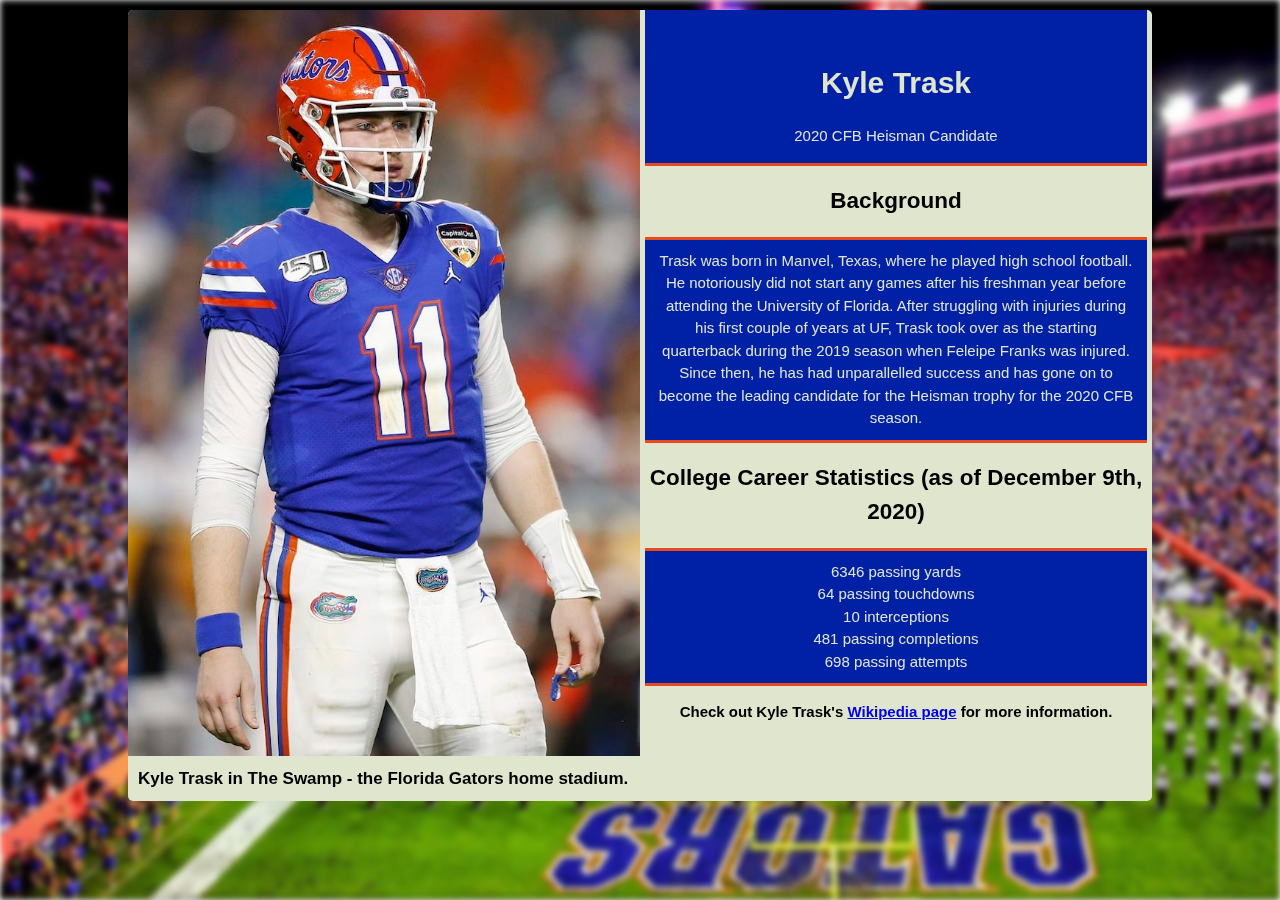
==== index.html @ 8f20c2f1 "Add files via upload" ====
<!DOCTYPE html>
<html lang="en">
  <head>
    <meta charset="UTF-8" />
    <meta name="viewport" content="width=device-width, initial-scale=1.0" />
    <title>Kyle Trask</title>
    <link rel="stylesheet" href="./style.css" />
  </head>
  <body>
    <div class="background"></div>
    <main id="main" class="container">
      <figure id="img-div">
        <img id="image" src="trask_img.jpeg" alt="Kyle Trask" />
        <figcaption id="img-caption">
          <strong
            >Kyle Trask in The Swamp - the Florida Gators home stadium.</strong
          >
        </figcaption>
      </figure>
      <div class="sidebar">
        <header id="title">
          <h1>Kyle Trask</h1>
          <p>2020 CFB Heisman Candidate</p>
        </header>
        <article id="tribute-info">
          <h2>Background</h2>
          <p>
            Trask was born in Manvel, Texas, where he played high school
            football. He notoriously did not start any games after his freshman
            year before attending the University of Florida. After struggling
            with injuries during his first couple of years at UF, Trask took
            over as the starting quarterback during the 2019 season when Feleipe
            Franks was injured. Since then, he has had unparallelled success and
            has gone on to become the leading candidate for the Heisman trophy
            for the 2020 CFB season.
          </p>
          <h2>College Career Statistics (as of December 9th, 2020)</h2>
          <ul>
            <li>6346 passing yards</li>
            <li>64 passing touchdowns</li>
            <li>10 interceptions</li>
            <li>481 passing completions</li>
            <li>698 passing attempts</li>
          </ul>
        </article>
        <footer>
          <p>
            <strong
              >Check out Kyle Trask's
              <a
                id="tribute-link"
                href="https://en.wikipedia.org/wiki/Kyle_Trask"
                target="_blank"
                >Wikipedia page</a
              >
              for more information.</strong
            >
          </p>
        </footer>
      </div>
    </main>
  </body>
</html>
---- style.css ----
body {
  font: 15px/1.5 Arial, Helvetica, sans-serif;
  padding: 0;
  margin: 0;
}

ul {
  margin: 0;
  padding: 0;
}

.background {
  background: url('./The-Swamp.jpg');
  -webkit-filter: blur(3px);
  -moz-filter: blur(3px);
  -o-filter: blur(3px);
  -ms-filter: blur(3px);
  filter: blur(3px);
  position: fixed;
  width: 100%;
  height: 100%;
  z-index: -1;
  top: 0;
  left: 0;
}

.container {
  width: 80%;
  margin: 10px auto;
  overflow: hidden;
  background-color: #e0e5cd;
  border-radius: 5px;
}

.sidebar {
  float: right;
  width: 50%;
}

#main {
  z-index: 2;
}

#title {
  background: #0021a5;
  color: #e0e5cd;
  padding-top: 30px;
  margin: 0 5px;
  border-bottom: #e8491d 3px solid;
  text-align: center;
}

#img-div {
  margin: 0;
  display: inline;
  float: left;
  width: 50%;
}

#image {
  display: block;
  max-width: 100%;
  height: auto;
  margin: 0 auto;
}

#img-caption {
  padding: 10px 10px;
  font-size: 17px;
}

#tribute-info {
  text-align: center;
  margin: 0 5px;
}

#tribute-info p,
#tribute-info ul {
  padding: 10px 10px;
  background-color: #0021a5;
  color: #e0e5cd;
  border-top: #e8491d 3px solid;
  border-bottom: #e8491d 3px solid;
}

#tribute-info li {
  list-style: none;
}

footer {
  text-align: center;
}

@media (max-width: 768px) {
  .sidebar,
  #img-div {
    float: none;
    text-align: center;
    width: 100%;
  }
}
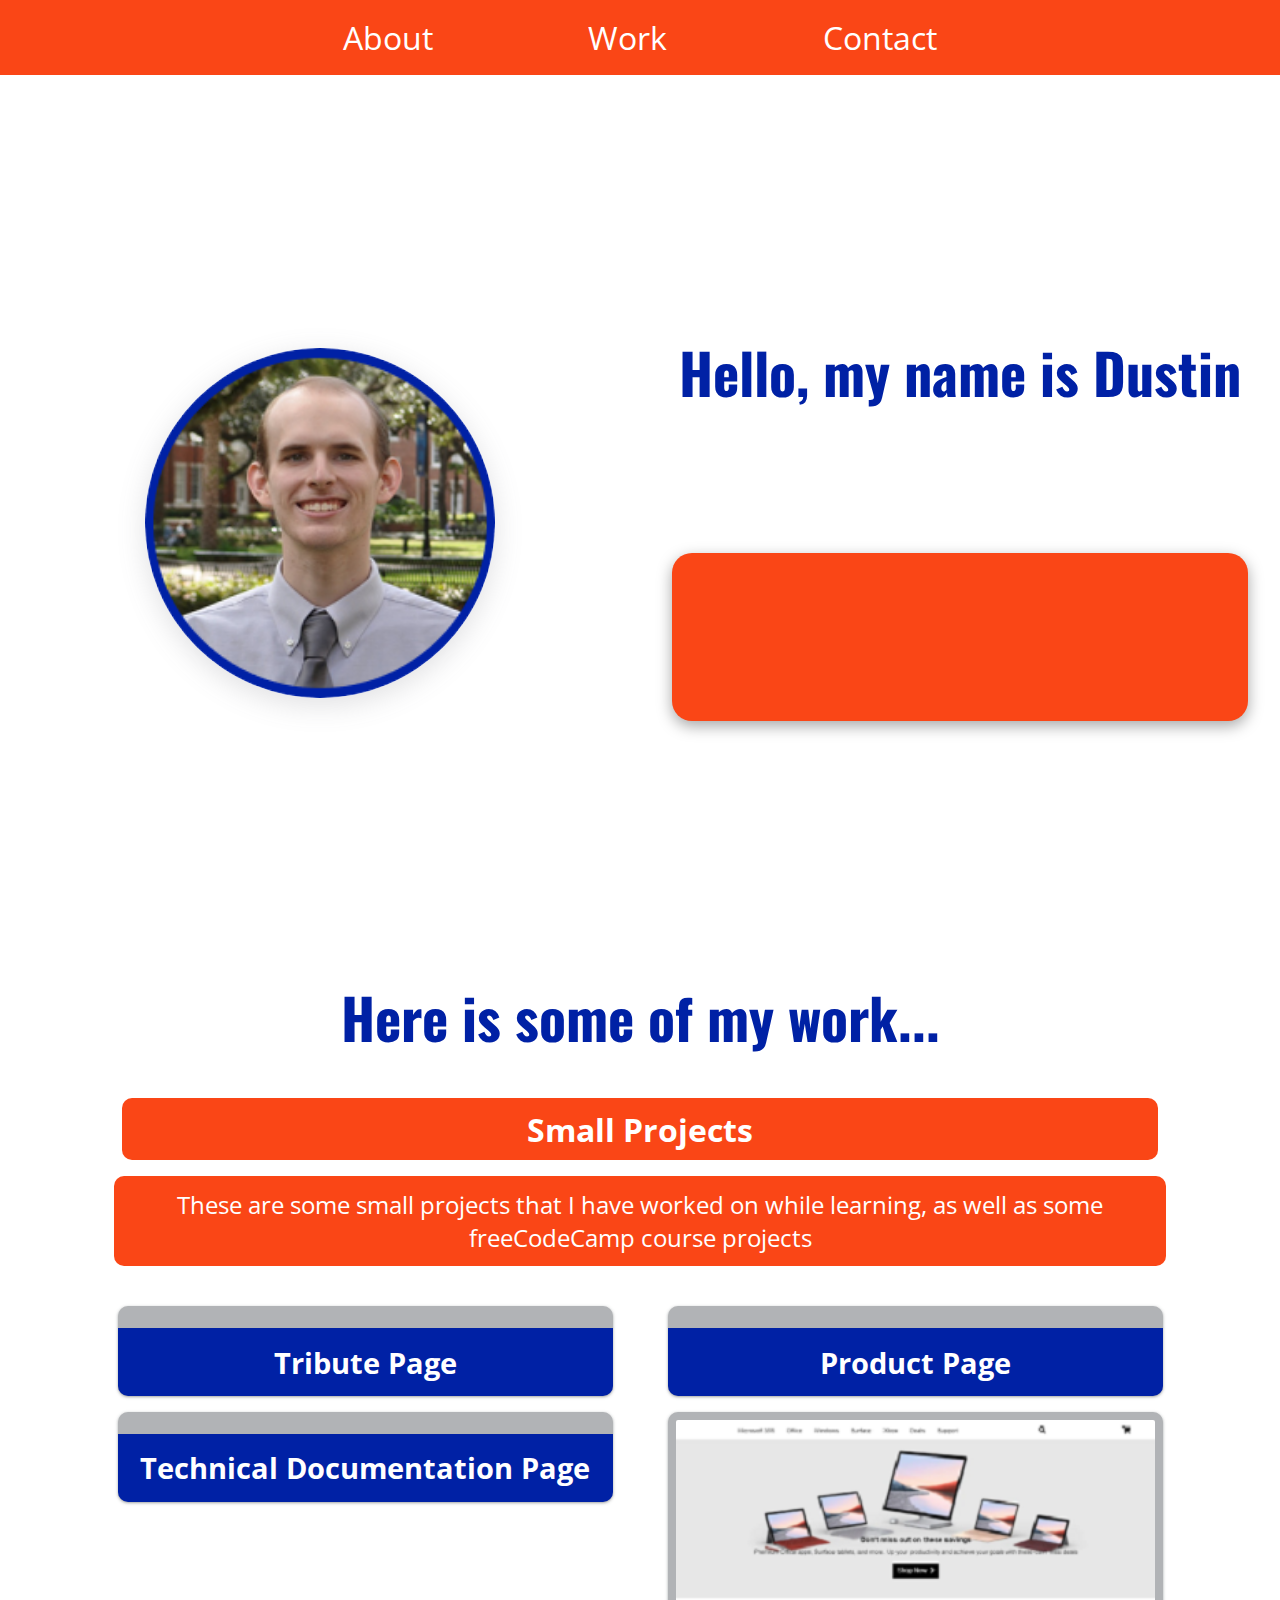
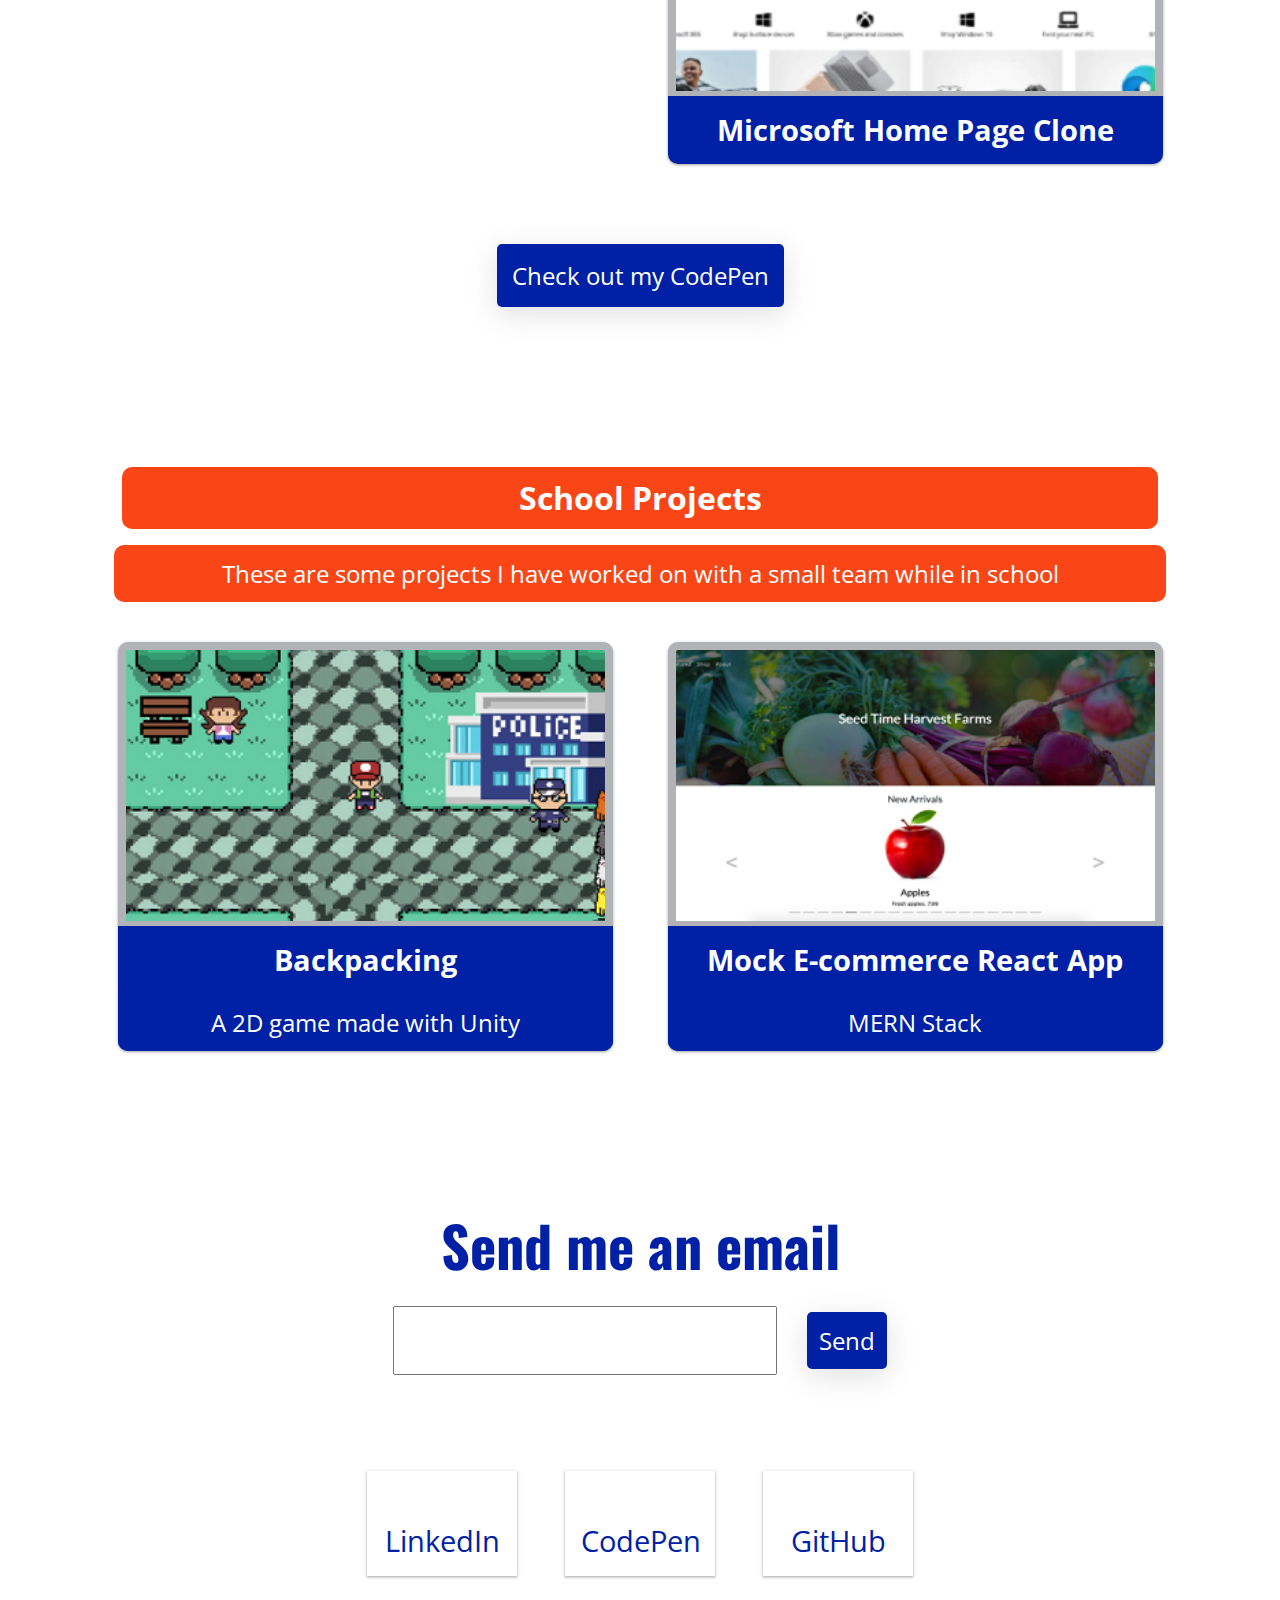
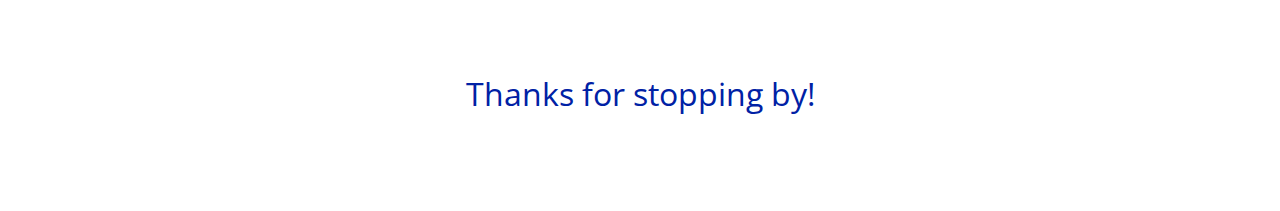
==== commit a4c0c885: "Added new files for portfolio" ====
--- a/index.html
+++ b/index.html
@@ -1,63 +1,161 @@
-<!DOCTYPE html>
-<html lang="en">
-  <head>
-    <meta charset="UTF-8" />
-    <meta name="viewport" content="width=device-width, initial-scale=1.0" />
-    <title>Kyle Trask</title>
-    <link rel="stylesheet" href="./style.css" />
-  </head>
-  <body>
-    <div class="background"></div>
-    <main id="main" class="container">
-      <figure id="img-div">
-        <img id="image" src="trask_img.jpeg" alt="Kyle Trask" />
-        <figcaption id="img-caption">
-          <strong
-            >Kyle Trask in The Swamp - the Florida Gators home stadium.</strong
-          >
-        </figcaption>
-      </figure>
-      <div class="sidebar">
-        <header id="title">
-          <h1>Kyle Trask</h1>
-          <p>2020 CFB Heisman Candidate</p>
-        </header>
-        <article id="tribute-info">
-          <h2>Background</h2>
-          <p>
-            Trask was born in Manvel, Texas, where he played high school
-            football. He notoriously did not start any games after his freshman
-            year before attending the University of Florida. After struggling
-            with injuries during his first couple of years at UF, Trask took
-            over as the starting quarterback during the 2019 season when Feleipe
-            Franks was injured. Since then, he has had unparallelled success and
-            has gone on to become the leading candidate for the Heisman trophy
-            for the 2020 CFB season.
-          </p>
-          <h2>College Career Statistics (as of December 9th, 2020)</h2>
-          <ul>
-            <li>6346 passing yards</li>
-            <li>64 passing touchdowns</li>
-            <li>10 interceptions</li>
-            <li>481 passing completions</li>
-            <li>698 passing attempts</li>
-          </ul>
-        </article>
-        <footer>
-          <p>
-            <strong
-              >Check out Kyle Trask's
-              <a
-                id="tribute-link"
-                href="https://en.wikipedia.org/wiki/Kyle_Trask"
-                target="_blank"
-                >Wikipedia page</a
-              >
-              for more information.</strong
-            >
-          </p>
-        </footer>
-      </div>
-    </main>
-  </body>
-</html>
+<!DOCTYPE html>
+<html lang="en">
+  <head>
+    <meta charset="UTF-8" />
+    <meta name="viewport" content="width=device-width, initial-scale=1.0" />
+    <link rel="stylesheet" href="style.css" />
+    <link rel="stylesheet" href="utilities.css" />
+    <link
+      rel="stylesheet"
+      href="https://cdnjs.cloudflare.com/ajax/libs/font-awesome/5.15.2/css/all.min.css"
+      integrity="sha512-HK5fgLBL+xu6dm/Ii3z4xhlSUyZgTT9tuc/hSrtw6uzJOvgRr2a9jyxxT1ely+B+xFAmJKVSTbpM/CuL7qxO8w=="
+      crossorigin="anonymous"
+    />
+    <link
+      rel="stylesheet"
+      href="https://cdnjs.cloudflare.com/ajax/libs/animate.css/4.1.1/animate.min.css"
+    />
+    <title>Dustin Durden</title>
+  </head>
+  <body>
+    <!-- Navbar -->
+
+    <header id="navbar" class="navbar">
+      <nav>
+        <ul class="nav-list flex">
+          <li class="nav-item">
+            <a class="nav-link" href="#welcome-anchor">About</a>
+          </li>
+          <li class="nav-item">
+            <a class="nav-link" href="#projects-anchor">Work</a>
+          </li>
+          <li class="nav-item">
+            <a class="nav-link" href="#contact">Contact</a>
+          </li>
+        </ul>
+      </nav>
+    </header>
+
+    <!-- Welcome Section -->
+
+    <a class="anchor" id="welcome-anchor"></a>
+    <section id="welcome-section" class="welcome">
+      <div class="welcome-picture">
+        <img src="headshot.png" alt="Headshot" />
+      </div>
+      <div class="welcome-text">
+        <div class="flex">
+          <h1 class="text-secondary font-secondary">
+            Hello, my name is Dustin
+          </h1>
+          <div class="text-wrapper flex">
+            <p class="text-primary">I am...</p>
+            <p class="text-primary m-1">a front-end dev by day,</p>
+            <p class="text-primary m-1 mb-2">
+              an aspiring full-stack dev by night
+            </p>
+          </div>
+        </div>
+      </div>
+    </section>
+
+    <!-- Work Section -->
+
+    <a class="anchor" id="projects-anchor"></a>
+    <section id="projects">
+      <h1 class="projects-header text-center text-secondary mb-5">
+        Here is some of my work...
+      </h1>
+
+      <article class="projects-section">
+        <h2>Small Projects</h2>
+        <p>
+          These are some small projects that I have worked on while learning, as
+          well as some freeCodeCamp course projects
+        </p>
+
+        <div class="projects grid">
+          <article class="card project-tile">
+            <a href="https://codepen.io/dkdurden/full/bGwBgYR">
+              <img src="tribute_page.PNG" alt="" />
+              <h3>Tribute Page</h3></a
+            >
+          </article>
+          <article class="card project-tile">
+            <a href="https://codepen.io/dkdurden/full/wvzjRVm"
+              ><img src="product_page.PNG" alt="" />
+              <h3>Product Page</h3></a
+            >
+          </article>
+          <article class="card project-tile">
+            <a href="https://codepen.io/dkdurden/full/VwKVgdo">
+              <img src="tech_doc.PNG" alt="" />
+              <h3>Technical Documentation Page</h3></a
+            >
+          </article>
+          <article class="card project-tile">
+            <a href="https://codepen.io/dkdurden/full/eYBYpyq">
+              <img src="microsoft_clone.png" alt="" />
+              <h3>Microsoft Home Page Clone</h3></a
+            >
+          </article>
+        </div>
+        <a href="https://codepen.io/dkdurden">
+          <button class="btn">Check out my CodePen</button></a
+        >
+      </article>
+
+      <article class="projects-section">
+        <h2 class="mt-5">School Projects</h2>
+        <p>
+          These are some projects I have worked on with a small team while in
+          school
+        </p>
+
+        <div class="projects grid">
+          <article class="card project-tile">
+            <img src="backpacking.png" alt="" />
+            <div class="project-info">
+              <h3>Backpacking</h3>
+              <p>A 2D game made with Unity</p>
+            </div>
+          </article>
+          <article class="card project-tile">
+            <img src="seedtime.png" alt="" />
+            <div class="project-info">
+              <h3>Mock E-commerce React App</h3>
+              <p>MERN Stack</p>
+            </div>
+          </article>
+        </div>
+      </article>
+    </section>
+
+    <!-- Contact Section -->
+
+    <section class="contact" id="contact">
+      <div class="flex">
+        <h1 class="mb-3">Send me an email</h1>
+        <div class="email flex">
+          <input class="mx-2" type="text" />
+          <button class="mx-2 btn">Send</button>
+        </div>
+      </div>
+      <ul class="flex">
+        <li>
+          <i class="fab fa-linkedin fa-2x"></i>
+          <a href="">LinkedIn</a>
+        </li>
+        <li>
+          <i class="fab fa-codepen fa-2x"></i>
+          <a href="https://codepen.io/dkdurden">CodePen</a>
+        </li>
+        <li>
+          <i class="fab fa-github-square fa-2x"></i>
+          <a href="">GitHub</a>
+        </li>
+      </ul>
+      <p class="text-secondary text-center text-lg">Thanks for stopping by!</p>
+    </section>
+  </body>
+</html>
--- a/style.css
+++ b/style.css
@@ -1,101 +1,577 @@
-body {
-  font: 15px/1.5 Arial, Helvetica, sans-serif;
-  padding: 0;
-  margin: 0;
-}
-
-ul {
-  margin: 0;
-  padding: 0;
-}
-
-.background {
-  background: url('./The-Swamp.jpg');
-  -webkit-filter: blur(3px);
-  -moz-filter: blur(3px);
-  -o-filter: blur(3px);
-  -ms-filter: blur(3px);
-  filter: blur(3px);
-  position: fixed;
-  width: 100%;
-  height: 100%;
-  z-index: -1;
-  top: 0;
-  left: 0;
-}
-
-.container {
-  width: 80%;
-  margin: 10px auto;
-  overflow: hidden;
-  background-color: #e0e5cd;
-  border-radius: 5px;
-}
-
-.sidebar {
-  float: right;
-  width: 50%;
-}
-
-#main {
-  z-index: 2;
-}
-
-#title {
-  background: #0021a5;
-  color: #e0e5cd;
-  padding-top: 30px;
-  margin: 0 5px;
-  border-bottom: #e8491d 3px solid;
-  text-align: center;
-}
-
-#img-div {
-  margin: 0;
-  display: inline;
-  float: left;
-  width: 50%;
-}
-
-#image {
-  display: block;
-  max-width: 100%;
-  height: auto;
-  margin: 0 auto;
-}
-
-#img-caption {
-  padding: 10px 10px;
-  font-size: 17px;
-}
-
-#tribute-info {
-  text-align: center;
-  margin: 0 5px;
-}
-
-#tribute-info p,
-#tribute-info ul {
-  padding: 10px 10px;
-  background-color: #0021a5;
-  color: #e0e5cd;
-  border-top: #e8491d 3px solid;
-  border-bottom: #e8491d 3px solid;
-}
-
-#tribute-info li {
-  list-style: none;
-}
-
-footer {
-  text-align: center;
-}
-
-@media (max-width: 768px) {
-  .sidebar,
-  #img-div {
-    float: none;
-    text-align: center;
-    width: 100%;
-  }
-}
+@import url("https://fonts.googleapis.com/css2?family=Oswald&display=swap");
+@import url("https://fonts.googleapis.com/css2?family=Open+Sans&family=Oswald&display=swap");
+
+* {
+  margin: 0;
+  padding: 0;
+  box-sizing: border-box;
+}
+
+:root {
+  font-size: 62.5%; /* (62.5/100) * 16px = 10px */
+  --font-size--small: 1.4rem; /* 14px */
+  --font-size--default: 1.6rem; /* 16px */
+  --font-size--large: 2.4rem; /* 24px */
+  --font-family--primary: "Open Sans", Arial, Helvetica, sans-serif;
+  --font-family--secondary: "Oswald", Arial, Helvetica, sans-serif;
+  --primary-color: #fa4616;
+  --secondary-color: #0021a5;
+  --dark-color: #b1b3b6;
+}
+
+body {
+  font-family: var(--font-family--primary);
+}
+
+a {
+  text-decoration: none;
+}
+
+/* Utility */
+
+a.anchor {
+  display: block;
+  position: relative;
+  top: -75px;
+  visibility: hidden;
+}
+
+/* Navbar */
+
+.navbar {
+  position: fixed;
+  z-index: 1;
+  top: 0;
+  left: 0;
+  background-color: #fa4616;
+  font-size: var(--font-size--default);
+  height: 75px;
+  width: 100%;
+}
+
+.navbar nav {
+  margin: 0 auto;
+  height: 100%;
+  max-width: 750px;
+}
+
+.nav-list.flex {
+  justify-content: space-around;
+}
+
+.nav-item {
+  list-style-type: none;
+}
+
+.nav-link {
+  display: block;
+  text-decoration: none;
+  font-size: 1.2em;
+  color: #ffffff;
+}
+
+.nav-link:hover {
+  transform: translateY(-5px);
+  transition: transform 0.2s ease-out;
+}
+
+/* Welcome */
+
+.welcome {
+  margin: 75px auto 0 auto;
+  height: 100vh;
+  width: 80%;
+  max-width: 650px;
+  font-size: var(--font-size--default);
+}
+
+.welcome-picture {
+  padding: 2em;
+  width: 100%;
+  text-align: center;
+}
+
+.welcome-picture img {
+  border-radius: 50%;
+  box-shadow: rgba(100, 100, 111, 0.2) 0px 7px 29px 0px;
+  height: auto;
+  width: 100%;
+  max-width: 350px;
+}
+
+.welcome-text {
+  text-align: center;
+}
+
+.welcome-text .flex {
+  flex-direction: column;
+}
+
+.welcome-text h1 {
+  margin-bottom: 2.5em;
+  font-size: 2em;
+  animation: slideInFromLeft 0.5s ease-in;
+}
+
+.text-wrapper {
+  background-color: var(--primary-color);
+  border-radius: 20px;
+  box-shadow: rgba(0, 0, 0, 0.35) 0px 5px 15px;
+  animation: slideInFromRight 0.5s ease-in;
+}
+
+.text-wrapper p {
+  color: #ffffff;
+  font-size: 1.3em;
+  opacity: 0%;
+}
+
+.welcome-text p:first-child {
+  align-self: flex-start;
+  margin: 1em 0 0 1em;
+  animation: fadeIn 0.5s ease-in;
+  animation-delay: 1s;
+  animation-fill-mode: forwards;
+}
+
+.welcome-text p:nth-child(2) {
+  animation: fadeIn 0.5s ease-in;
+  animation-delay: 2s;
+  animation-fill-mode: forwards;
+}
+
+.welcome-text p:nth-child(3) {
+  animation: fadeIn 0.5s ease-in;
+  animation-delay: 3s;
+  animation-fill-mode: forwards;
+}
+
+/* Work Section */
+
+#projects {
+  font-size: var(--font-size--default);
+  position: relative;
+}
+
+.projects-header {
+  margin-left: 0.5em;
+  margin-right: 0.5em;
+  font-family: var(--font-family--secondary);
+  font-size: 2em;
+}
+
+.projects-section:nth-of-type(2) {
+  margin-top: 10em;
+}
+
+.projects-section > h2 {
+  margin: 1em 1em 0.5em 1em;
+  padding: 0.3em;
+  font-size: 1.5em;
+  background-color: var(--primary-color);
+  color: white;
+  border-radius: 10px;
+}
+
+.projects-section > h2,
+.projects-section p {
+  text-align: center;
+}
+
+.projects-section p {
+  margin: 0 1em;
+  padding: 0.5em;
+  font-size: 1em;
+  background-color: var(--primary-color);
+  color: #ffffff;
+  border-radius: 10px;
+}
+
+.projects-section button {
+  margin-top: 3em;
+}
+
+.projects {
+  margin: 2em 0;
+}
+
+.projects.grid {
+  justify-items: center;
+  align-items: start;
+}
+
+.project-tile {
+  margin: 1em;
+  max-width: 500px;
+}
+
+.project-tile:hover {
+  transform: scale(1.05);
+}
+
+.project-tile p {
+  margin: 0;
+  border-radius: 0;
+  background-color: var(--secondary-color);
+  color: white;
+}
+
+.project-tile img {
+  padding: 0.5em 0.5em 0 0.5em;
+  height: auto;
+  width: 100%;
+  max-width: 500px;
+  border-top-left-radius: 10px;
+  border-top-right-radius: 10px;
+}
+
+.project-tile h3 {
+  padding: 0.5em 0 0.5em 0;
+  text-align: center;
+  background-color: var(--secondary-color);
+  border-bottom-left-radius: 10px;
+  border-bottom-right-radius: 10px;
+  color: white;
+  font-size: 1.3em;
+}
+
+.project-info {
+  background-color: var(--secondary-color);
+  border-bottom-left-radius: 10px;
+  border-bottom-right-radius: 10px;
+}
+
+.project-info p {
+  border-bottom-left-radius: 10px;
+  border-bottom-right-radius: 10px;
+}
+
+/* Contact Section */
+
+.contact {
+  height: 50vh;
+  font-size: var(--font-size--default);
+  margin-bottom: 10rem;
+}
+
+.contact .flex {
+  height: auto;
+  flex-direction: column;
+}
+
+.contact ul.flex {
+  flex-direction: row;
+  flex-wrap: wrap;
+}
+
+.contact h1 {
+  margin-top: 2em;
+  font-size: 2em;
+  font-family: var(--font-family--secondary);
+  color: var(--secondary-color);
+}
+
+.email.flex {
+  flex-direction: row;
+}
+
+.email input,
+.email button {
+  padding: 0.5em;
+}
+
+.email button {
+  padding: 0.5em;
+}
+
+.contact ul {
+  margin: 5em 0;
+}
+
+.contact ul li {
+  list-style-type: none;
+  margin: 1em 1.5em;
+  padding: 1em;
+  flex: 1 1 0;
+  max-width: 150px;
+  box-shadow: rgba(60, 64, 67, 0.3) 0px 1px 2px 0px,
+    rgba(60, 64, 67, 0.15) 0px 1px 3px 1px;
+
+  text-align: center;
+}
+
+.contact ul li:hover {
+  box-shadow: rgba(60, 64, 67, 0.3) 0px 4px 8px 0px,
+    rgba(60, 64, 67, 0.15) 0px 4px 12px 4px;
+}
+
+.contact ul li i {
+  display: block;
+  margin-bottom: 0.3em;
+  padding: 0.2em;
+  text-align: center;
+  color: var(--primary-color);
+}
+
+.contact ul li:first-child i {
+  color: #2867b2;
+}
+
+.contact ul li:nth-child(2) i {
+  color: black;
+}
+
+.contact ul li:nth-child(3) i {
+  color: #24292e;
+}
+
+.contact ul li a {
+  margin-top: 1em;
+  padding: 0.5em;
+  font-size: 1.3em;
+  color: var(--secondary-color);
+}
+
+.contact p {
+  padding-bottom: 3em;
+}
+
+/* Animations */
+@keyframes slideInFromLeft {
+  0% {
+    transform: translateX(-100%);
+  }
+
+  100% {
+    transform: translateX(0);
+  }
+}
+
+@keyframes slideInFromRight {
+  0% {
+    transform: translateX(100%);
+  }
+
+  100% {
+    transform: translateX(0);
+  }
+}
+
+@keyframes fadeIn {
+  0% {
+    transform: opacity(0%);
+  }
+
+  100% {
+    transform: opacity(100%);
+  }
+}
+
+/* Media Queries */
+
+/* Small devices (landscape phones, 560px and up) */
+@media (min-width: 560px) {
+  /* Fonts */
+  .nav-link {
+    font-size: 1.7em;
+  }
+
+  .welcome h1,
+  .projects-header,
+  .contact * h1 {
+    font-size: 2.5em;
+  }
+
+  .projects-section h2 {
+    font-size: 1.5em;
+  }
+
+  .projects-section p,
+  .projects-section button {
+    font-size: 1.3em;
+  }
+
+  .project-tile h3 {
+    font-size: 1.5em;
+  }
+
+  .email input {
+    padding: 0.5em;
+    font-size: 1.2em;
+  }
+
+  .email button {
+    font-size: 1.2em !important;
+  }
+
+  /* Work Section */
+
+  .project-tile {
+    width: 100%;
+  }
+}
+
+/* Medium devices (tablets, 768px and up) */
+@media (min-width: 768px) {
+  /* Fonts */
+
+  .text-wrapper p {
+    font-size: 1.5em;
+  }
+
+  .contact ul li i {
+    font-size: 2.5em;
+  }
+
+  /* Work Section */
+
+  .projects-section {
+    margin: 0 auto;
+    max-width: 1100px;
+  }
+
+  .projects.grid {
+    grid-template-columns: 1fr 1fr;
+  }
+
+  .project-tile {
+    margin: 0.5em;
+    width: auto;
+  }
+}
+
+/* Large devices (desktops, 992px and up) */
+@media (min-width: 992px) {
+  /* Fonts */
+
+  .welcome h1,
+  .projects-header,
+  .contact * h1 {
+    font-size: 3em;
+  }
+
+  .projects-section h2 {
+    font-size: 2em;
+  }
+
+  .projects-section p,
+  .projects-section button {
+    font-size: 1.5em;
+  }
+
+  .project-tile h3 {
+    font-size: 1.8em;
+  }
+
+  .contact ul li i {
+    font-size: 3em;
+  }
+
+  .contact ul li a {
+    font-size: 1.8em;
+    padding: 0;
+  }
+
+  .contact p {
+    font-size: 2em;
+  }
+
+  .email input {
+    padding: 1em;
+    width: 30vw;
+    font-size: 1.3em;
+  }
+
+  .email button {
+    font-size: 1.5em !important;
+  }
+
+  /* Work Section */
+  .project-tile {
+    width: 90%;
+  }
+}
+
+/* Extra large devices (large desktops, 1200px and up) */
+@media (min-width: 1200px) {
+  /* Fonts */
+
+  .nav-link {
+    font-size: 2em;
+  }
+
+  .welcome h1,
+  .projects-header,
+  .contact * h1 {
+    font-size: 3.5em;
+  }
+
+  /* Welcome Section */
+  .welcome {
+    display: grid;
+    grid-template-columns: 1fr 1fr;
+    justify-items: center;
+    margin: 75px auto 0 auto;
+    width: 100%;
+    max-width: 1400px;
+  }
+
+  .welcome-picture {
+    align-self: center;
+    animation: slideInFromLeft 0.5s ease-in;
+  }
+
+  .welcome-text h1 {
+    animation: slideInFromRight 0.5s ease-in;
+  }
+
+  .welcome-text {
+    justify-self: stretch;
+    margin: 0 2em;
+  }
+
+  .text-wrapper.flex {
+    height: auto;
+  }
+}
+
+@media (min-width: 1400px) {
+  /* Fonts */
+  .project-tile h3 {
+    font-size: 1.3em;
+  }
+  /* Work Section */
+  #projects {
+    display: grid;
+    grid-template-columns: 1fr 1fr;
+    justify-items: center;
+    align-items: start;
+    height: 100%;
+    width: 100%;
+  }
+
+  .projects-header {
+    grid-column: 1 / span 2;
+  }
+
+  .projects-section {
+    max-width: 900px;
+  }
+
+  .projects-section > h2 {
+    margin-top: 0 !important;
+  }
+
+  .projects-section p {
+    font-size: 1.3em;
+  }
+
+  .projects-section:nth-of-type(2) {
+    margin-top: 0;
+    width: 100%;
+  }
+
+  .project-tile p {
+    font-size: 1.2em;
+  }
+}
--- a/utilities.css
+++ b/utilities.css
@@ -0,0 +1,155 @@
+.font-primary {
+  font-family: var(--font-family--primary);
+}
+
+.font-secondary {
+  font-family: var(--font-family--secondary);
+}
+
+.text-sm {
+  font-size: var(--font-size--small);
+}
+
+.text-md {
+  font-size: var(--font-size--default);
+}
+
+.text-lg {
+  font-size: var(--font-size--large);
+}
+
+.text-primary {
+  color: var(--primary-color);
+}
+
+.text-secondary {
+  color: var(--secondary-color);
+}
+
+.text-dark {
+  color: var(--dark-color);
+}
+
+.text-center {
+  text-align: center;
+}
+
+.m-1 {
+  margin: 1rem;
+}
+
+.m-2 {
+  margin: 1.5rem;
+}
+
+.m-3 {
+  margin: 3rem;
+}
+
+.my-1 {
+  margin: 1rem 0;
+}
+
+.my-2 {
+  margin: 1.5rem 0;
+}
+
+.my-3 {
+  margin: 2rem 0;
+}
+
+.my-4 {
+  margin: 3rem 0;
+}
+
+.my-5 {
+  margin: 4rem 0;
+}
+
+.mx-1 {
+  margin: 0 1rem;
+}
+
+.mx-2 {
+  margin: 0 1.5rem !important;
+}
+
+.mx-3 {
+  margin: 0 2rem;
+}
+
+.mt-5 {
+  margin-top: 4rem !important;
+}
+
+.mb-1 {
+  margin-bottom: 1rem;
+}
+
+.mb-2 {
+  margin-bottom: 1.5rem;
+}
+
+.mb-3 {
+  margin-bottom: 2rem;
+}
+
+.mb-4 {
+  margin-bottom: 3rem;
+}
+
+.mb-5 {
+  margin-bottom: 4rem !important;
+}
+
+.p-1 {
+  padding: 1rem;
+}
+
+.py-1 {
+  padding: 1rem 0;
+}
+
+.px-1 {
+  padding: 0 1rem;
+}
+
+.btn {
+  display: block;
+  margin: 0 auto;
+  padding: 1.5rem;
+  border: 0;
+  border-radius: 5px;
+  background-color: var(--secondary-color);
+  font-family: var(--font-family--primary);
+  font-size: 1.6rem;
+  color: white;
+  cursor: pointer;
+  box-shadow: rgba(100, 100, 111, 0.2) 0px 7px 29px 0px;
+}
+
+.btn:hover {
+  transform: scale(1.1);
+}
+
+.card {
+  background-color: var(--dark-color);
+  /* border-top-left-radius: 10px;
+  border-top-right-radius: 10px; */
+  border-radius: 10px;
+  box-shadow: rgba(60, 64, 67, 0.3) 0px 1px 2px 0px,
+    rgba(60, 64, 67, 0.15) 0px 1px 3px 1px;
+}
+
+.flex {
+  display: flex;
+  justify-content: center;
+  align-items: center;
+  height: 100%;
+  width: 100%;
+}
+
+.grid {
+  display: grid;
+  grid-template-columns: 1fr;
+}
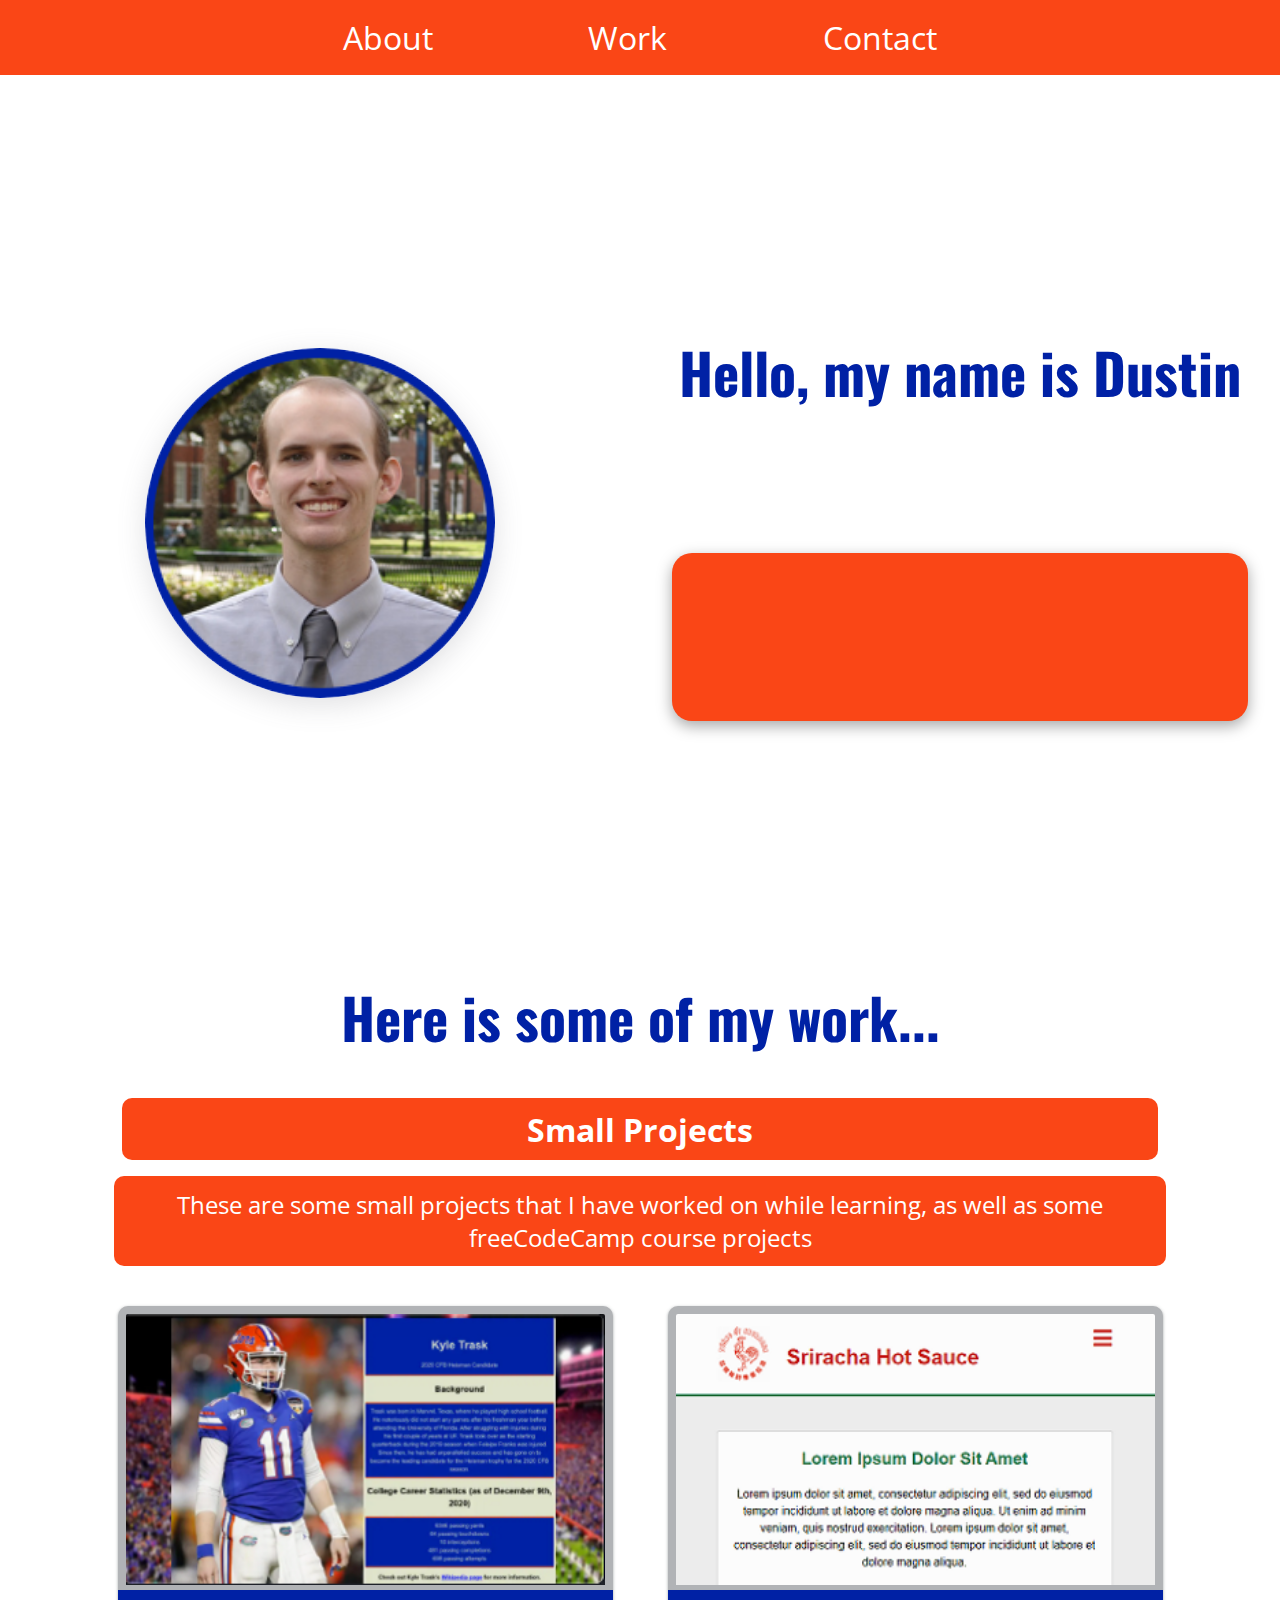
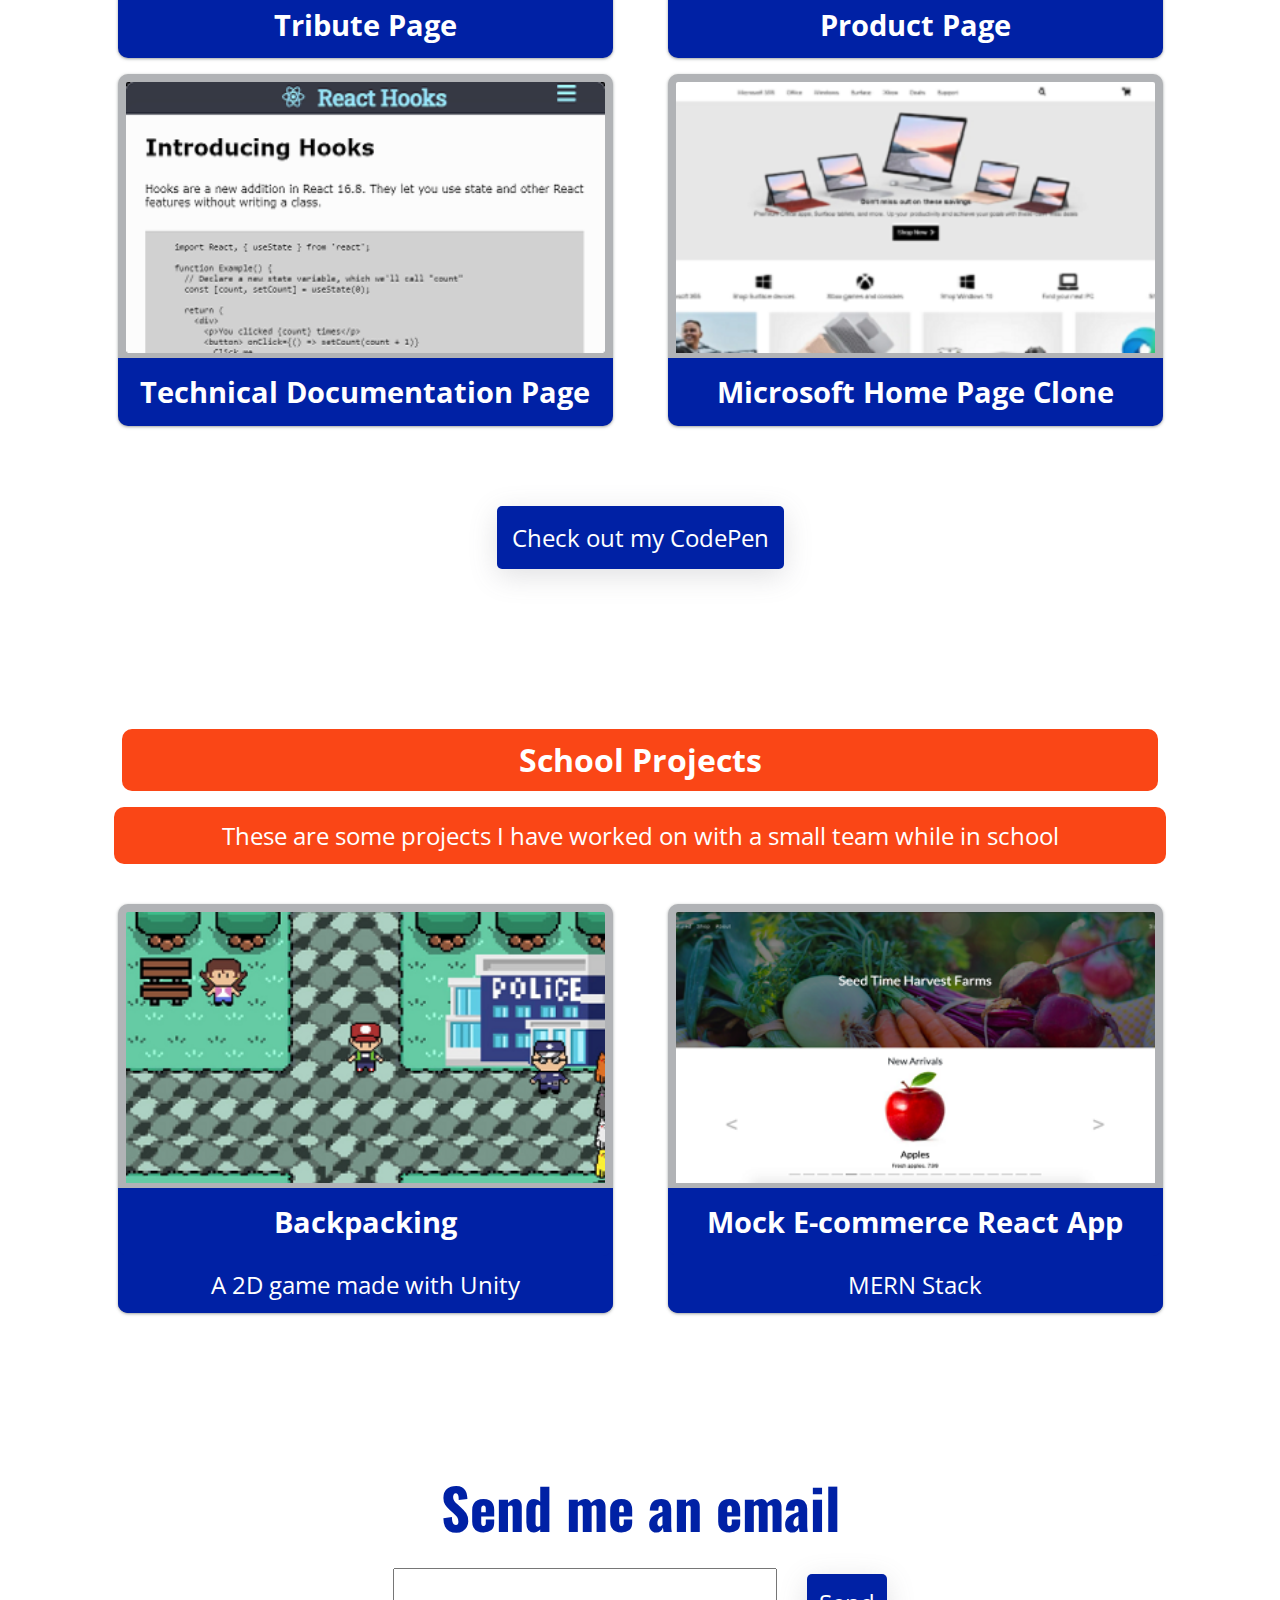
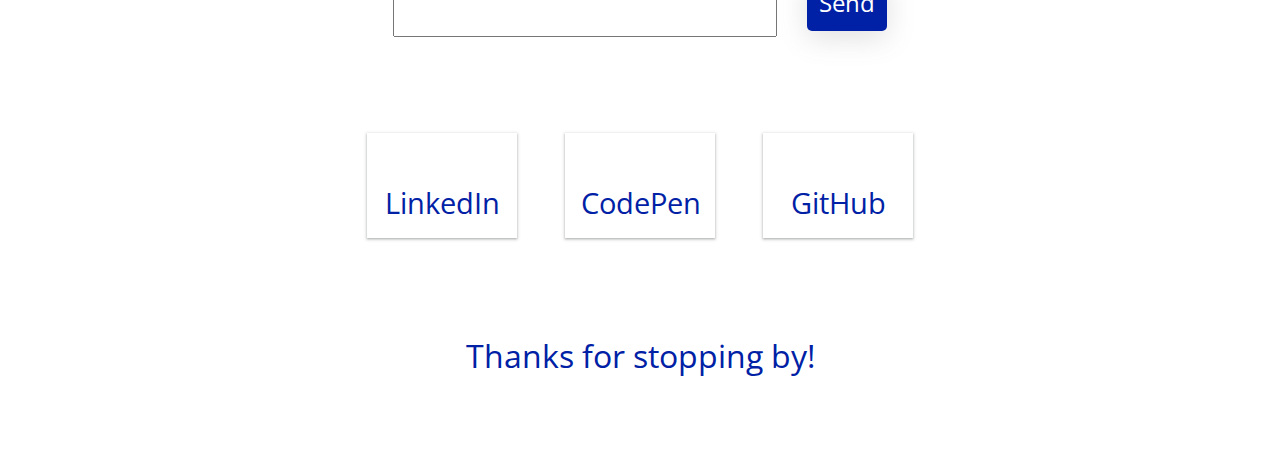
==== commit 4ebe5917: "Fixed img file extensions" ====
--- a/index.html
+++ b/index.html
@@ -77,19 +77,19 @@
         <div class="projects grid">
           <article class="card project-tile">
             <a href="https://codepen.io/dkdurden/full/bGwBgYR">
-              <img src="tribute_page.PNG" alt="" />
+              <img src="tribute_page.png" alt="" />
               <h3>Tribute Page</h3></a
             >
           </article>
           <article class="card project-tile">
             <a href="https://codepen.io/dkdurden/full/wvzjRVm"
-              ><img src="product_page.PNG" alt="" />
+              ><img src="product_page.png" alt="" />
               <h3>Product Page</h3></a
             >
           </article>
           <article class="card project-tile">
             <a href="https://codepen.io/dkdurden/full/VwKVgdo">
-              <img src="tech_doc.PNG" alt="" />
+              <img src="tech_doc.png" alt="" />
               <h3>Technical Documentation Page</h3></a
             >
           </article>
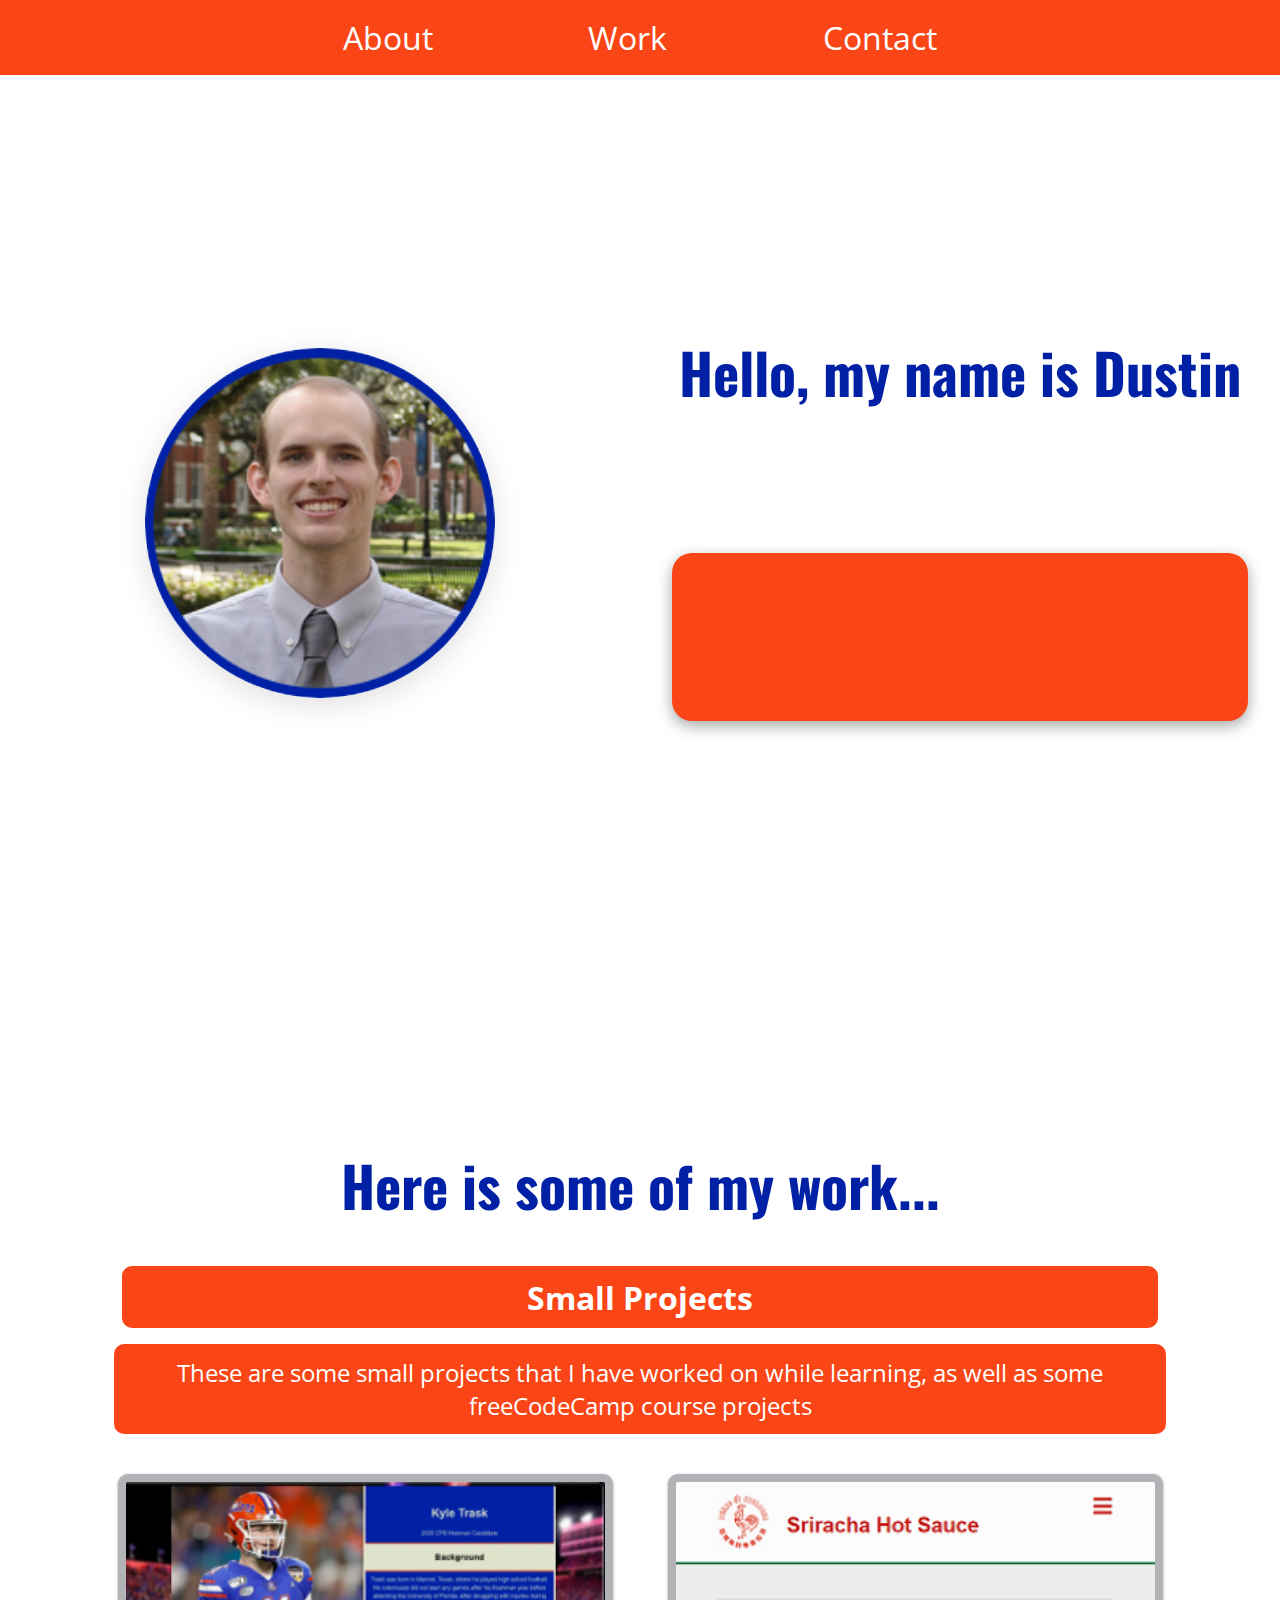
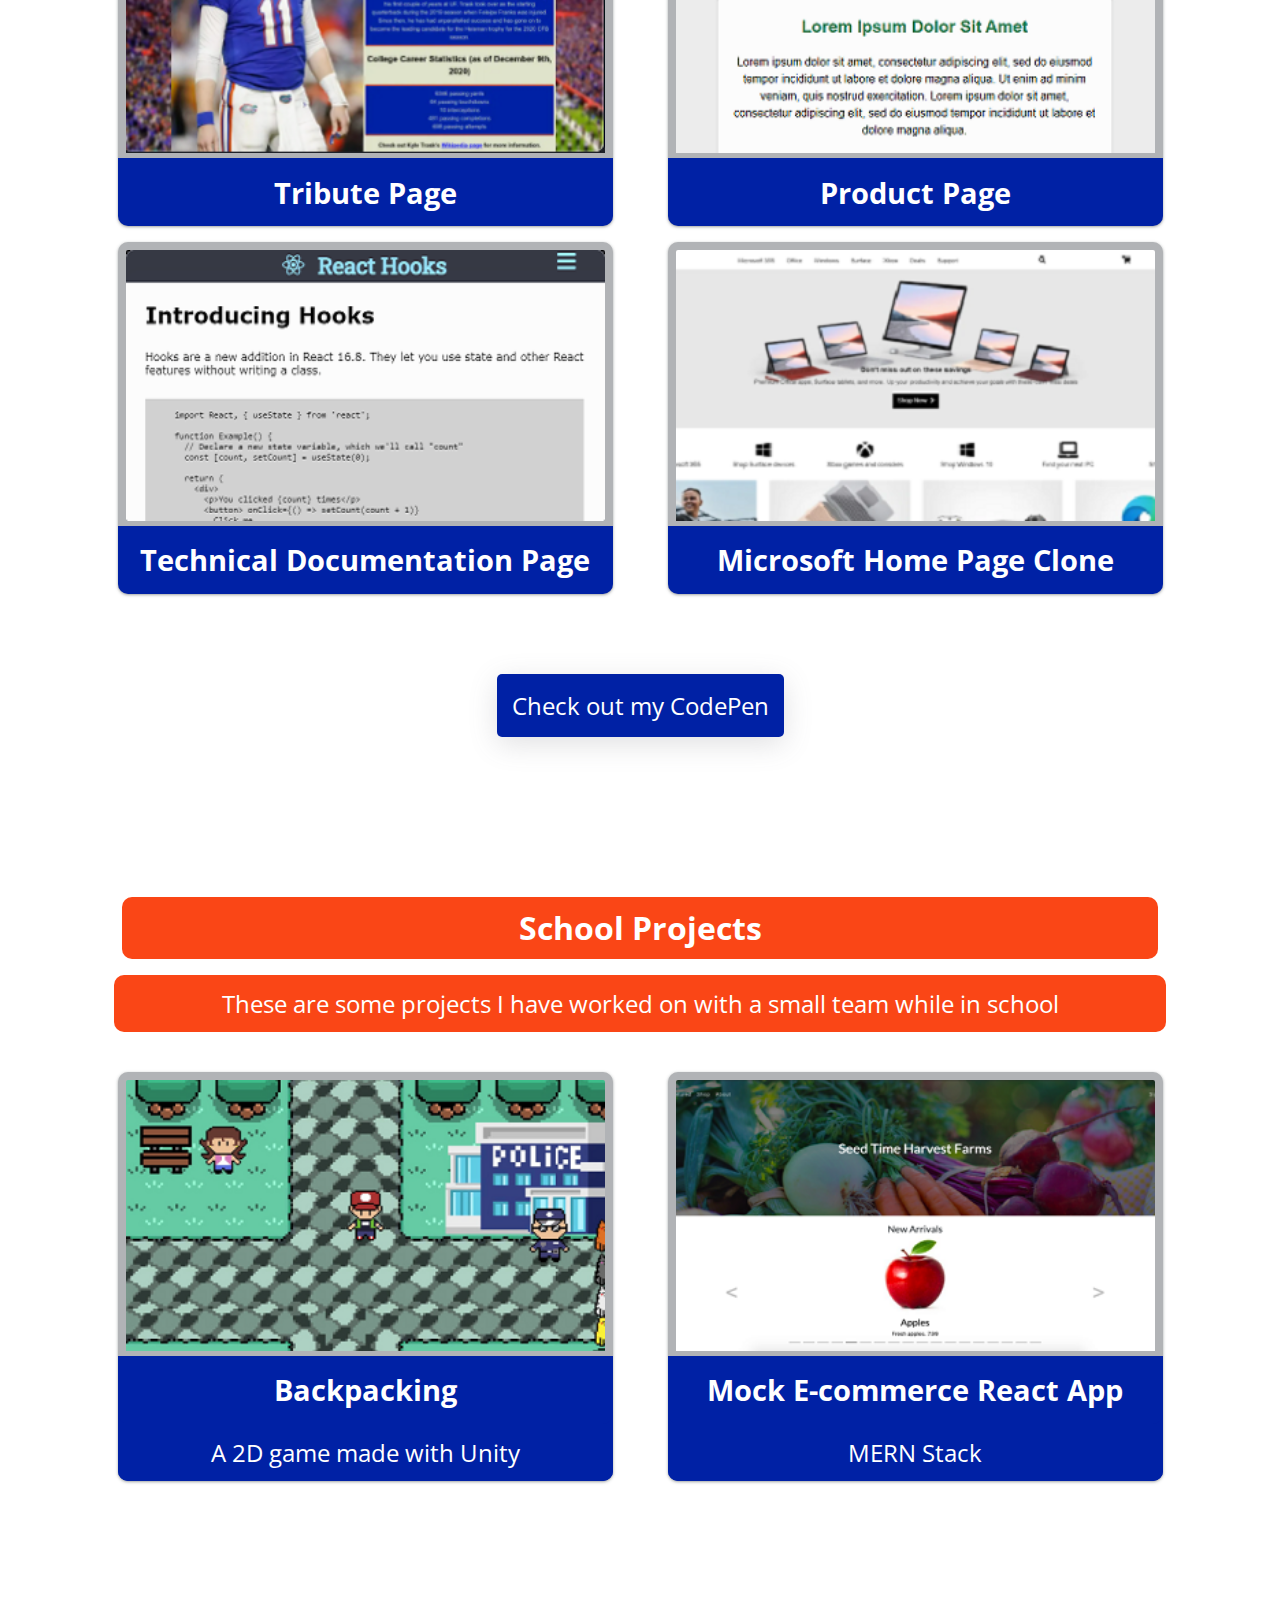
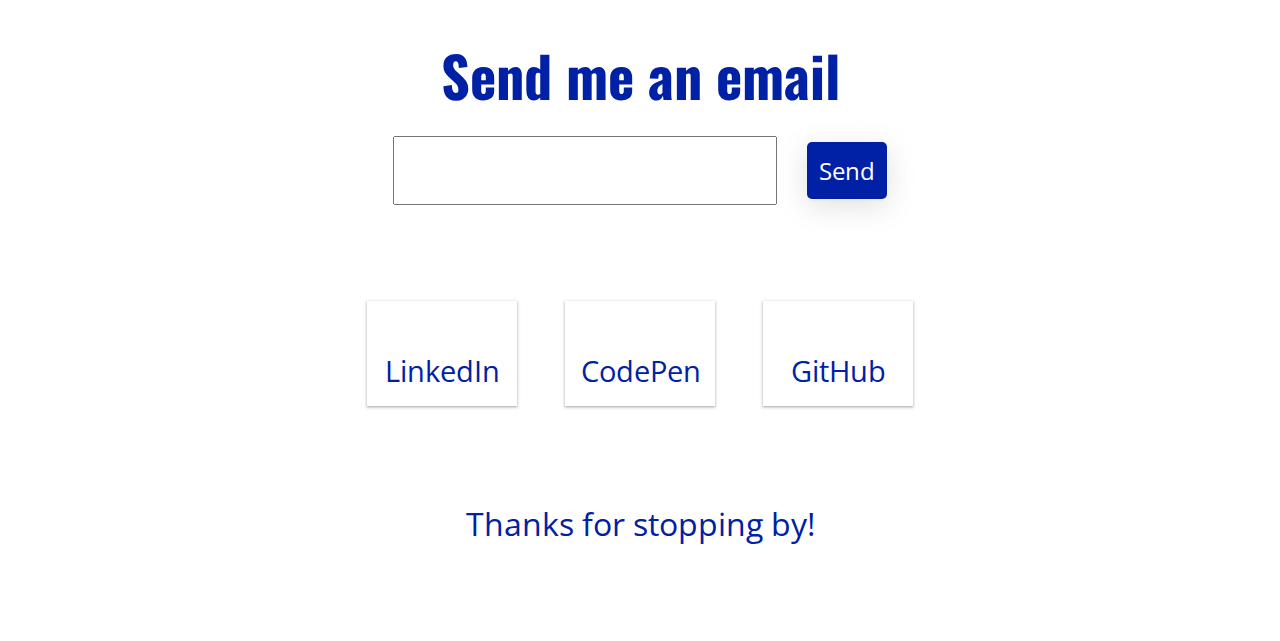
==== commit 1adc1479: "Updating html for link anchors" ====
--- a/index.html
+++ b/index.html
@@ -61,7 +61,7 @@
 
     <!-- Work Section -->
 
-    <a class="anchor" id="projects-anchor"></a>
+    <a class="anchor projects-anchor" id="projects-anchor"></a>
     <section id="projects">
       <h1 class="projects-header text-center text-secondary mb-5">
         Here is some of my work...
@@ -133,6 +133,7 @@
 
     <!-- Contact Section -->
 
+    <a class="anchor contact-anchor" id="contact-anchor"></a>
     <section class="contact" id="contact">
       <div class="flex">
         <h1 class="mb-3">Send me an email</h1>
--- a/style.css
+++ b/style.css
@@ -36,6 +36,14 @@
   visibility: hidden;
 }
 
+a.anchor.projects-anchor {
+  top: 75px;
+}
+
+a.anchor.contact-anchor {
+  top: -50px;
+}
+
 /* Navbar */
 
 .navbar {
@@ -154,6 +162,7 @@
 }
 
 .projects-header {
+  margin-top: 3em;
   margin-left: 0.5em;
   margin-right: 0.5em;
   font-family: var(--font-family--secondary);
